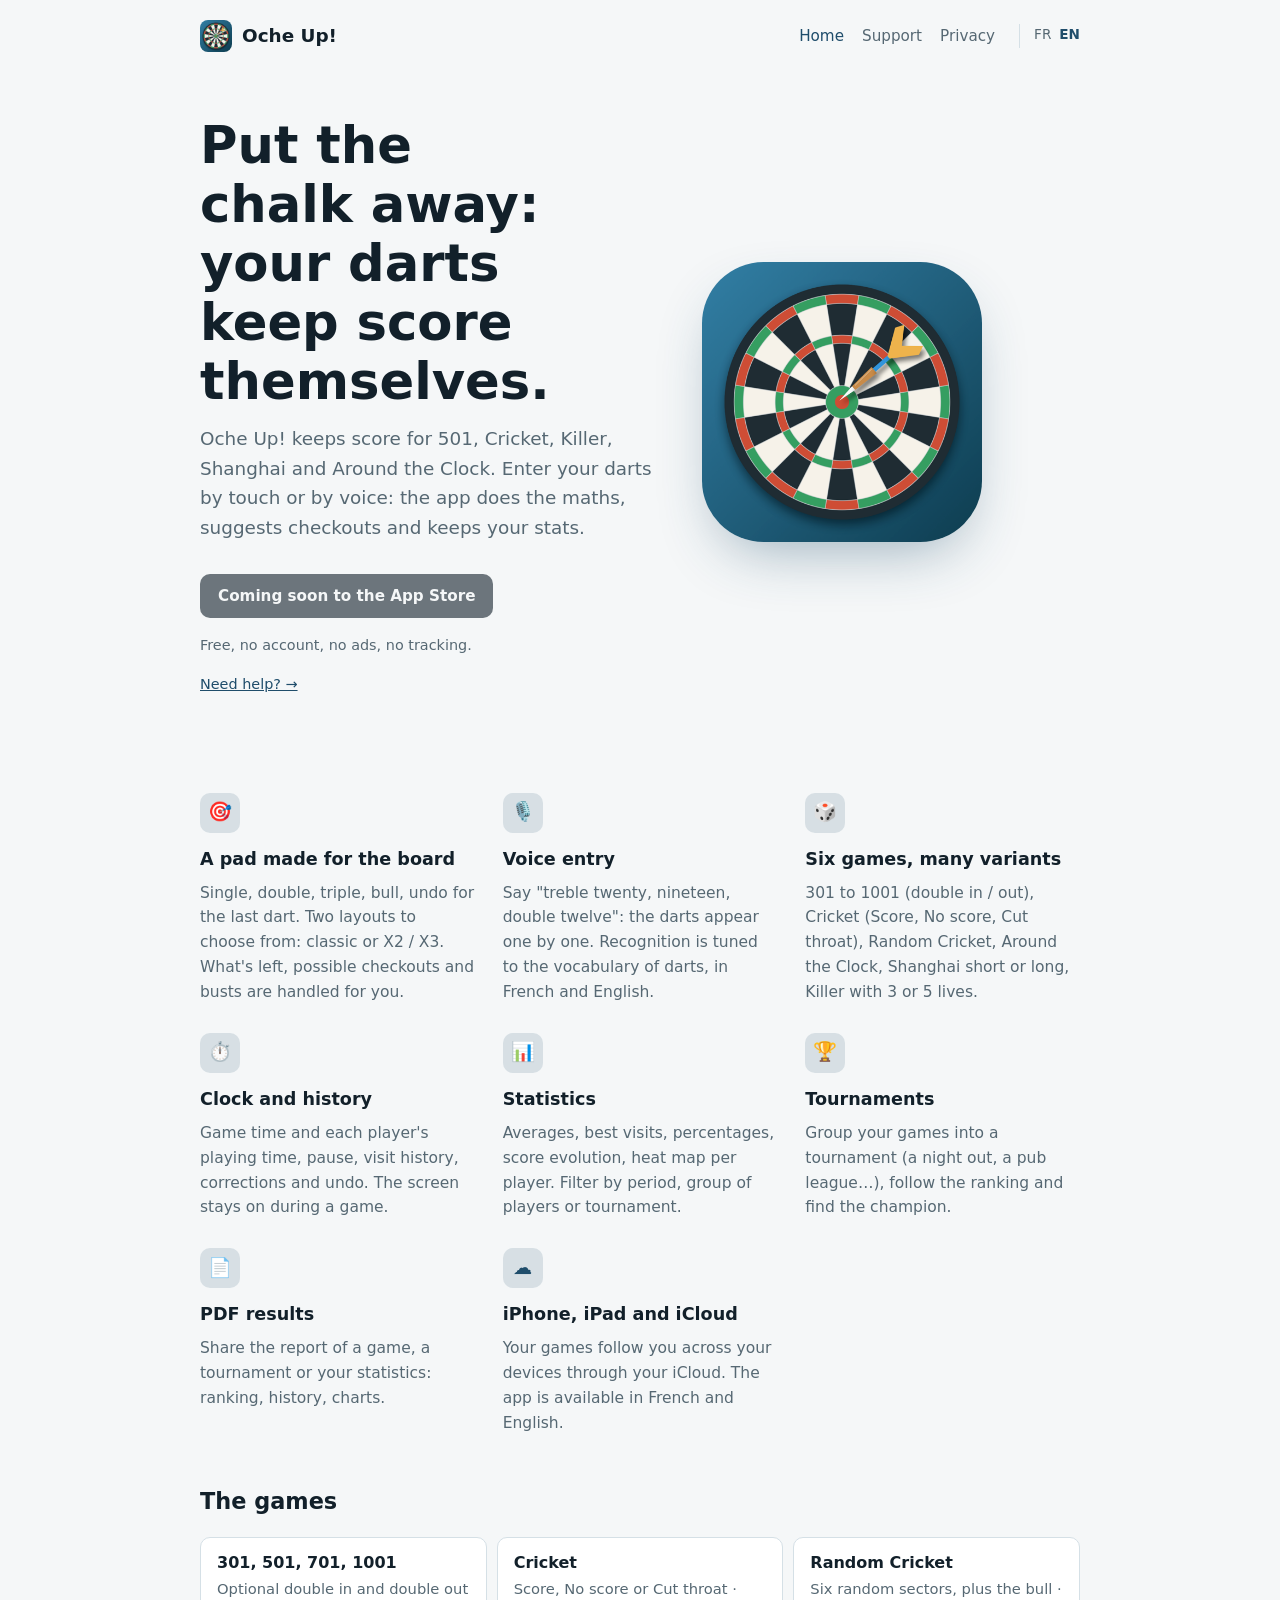
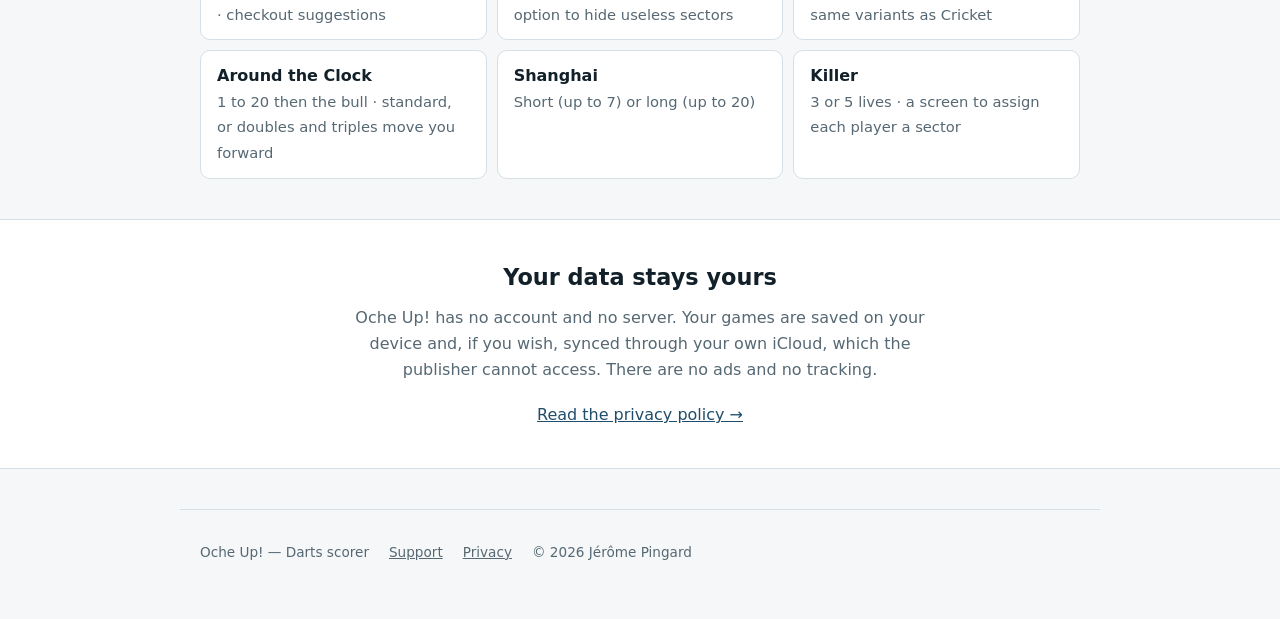
==== website/en/index.html @ ec60a23f "Initial site: home, support, privacy (FR/EN) Co-Authored-By: Claude Sonnet 5.5 <noreply@anthropic.co" ====
<!doctype html>
<html lang="en">
<head>
<meta charset="utf-8">
<meta name="viewport" content="width=device-width, initial-scale=1">
<title>Oche Up! — The darts scorer for iPhone and iPad</title>
<meta name="description" content="Oche Up! keeps score for your darts games: 301 to 1001, Cricket, Killer, Shanghai, Around the Clock. Enter throws by hand or by voice, statistics, tournaments, PDF. Free, no account, no ads.">
<link rel="alternate" hreflang="fr" href="https://ocheup.jepico.fr/index.html">
<link rel="alternate" hreflang="en" href="https://ocheup.jepico.fr/en/index.html">
<link rel="alternate" hreflang="x-default" href="https://ocheup.jepico.fr/index.html">
<link rel="icon" type="image/png" href="../assets/favicon-32.png">
<link rel="apple-touch-icon" href="../assets/icon-180.png">
<link rel="stylesheet" href="../css/style.css">
</head>
<body>
<header class="site-header">
  <a class="brand" href="index.html">
    <img src="../assets/icon-180.png" alt="">
    <span class="brand-name">Oche Up!</span>
  </a>
  <nav class="site-nav">
    <a href="index.html" aria-current="page">Home</a>
    <a href="support.html">Support</a>
    <a href="privacy.html">Privacy</a>
    <span class="lang-switch"><a href="../index.html" hreflang="fr" lang="fr" data-lang="fr">FR</a><a href="index.html" hreflang="en" lang="en" data-lang="en" aria-current="true">EN</a></span>
  </nav>
</header>

<section class="hero">
  <div>
    <h1>Put the chalk away: your darts keep score themselves.</h1>
    <p class="hero-sub">Oche Up! keeps score for 501, Cricket, Killer, Shanghai and Around the Clock. Enter your darts by touch or by voice: the app does the maths, suggests checkouts and keeps your stats.</p>
    <div class="store-badges">
      <span class="store-badge soon">Coming soon to the App Store</span>
    </div>
    <p class="free-note">Free, no account, no ads, no tracking.</p>
    <p class="free-note"><a href="support.html">Need help? →</a></p>
  </div>
  <div class="hero-art">
    <img src="../assets/icon-512.png" alt="Oche Up! app icon: a dartboard with a dart stuck near the bull">
  </div>
</section>

<section class="features">
  <div class="feature">
    <div class="icon" aria-hidden="true">🎯</div>
    <h3>A pad made for the board</h3>
    <p>Single, double, triple, bull, undo for the last dart. Two layouts to choose from: classic or X2 / X3. What's left, possible checkouts and busts are handled for you.</p>
  </div>
  <div class="feature">
    <div class="icon" aria-hidden="true">🎙️</div>
    <h3>Voice entry</h3>
    <p>Say "treble twenty, nineteen, double twelve": the darts appear one by one. Recognition is tuned to the vocabulary of darts, in French and English.</p>
  </div>
  <div class="feature">
    <div class="icon" aria-hidden="true">🎲</div>
    <h3>Six games, many variants</h3>
    <p>301 to 1001 (double in / out), Cricket (Score, No score, Cut throat), Random Cricket, Around the Clock, Shanghai short or long, Killer with 3 or 5 lives.</p>
  </div>
  <div class="feature">
    <div class="icon" aria-hidden="true">⏱️</div>
    <h3>Clock and history</h3>
    <p>Game time and each player's playing time, pause, visit history, corrections and undo. The screen stays on during a game.</p>
  </div>
  <div class="feature">
    <div class="icon" aria-hidden="true">📊</div>
    <h3>Statistics</h3>
    <p>Averages, best visits, percentages, score evolution, heat map per player. Filter by period, group of players or tournament.</p>
  </div>
  <div class="feature">
    <div class="icon" aria-hidden="true">🏆</div>
    <h3>Tournaments</h3>
    <p>Group your games into a tournament (a night out, a pub league…), follow the ranking and find the champion.</p>
  </div>
  <div class="feature">
    <div class="icon" aria-hidden="true">📄</div>
    <h3>PDF results</h3>
    <p>Share the report of a game, a tournament or your statistics: ranking, history, charts.</p>
  </div>
  <div class="feature">
    <div class="icon" aria-hidden="true">☁️</div>
    <h3>iPhone, iPad and iCloud</h3>
    <p>Your games follow you across your devices through your iCloud. The app is available in French and English.</p>
  </div>
</section>

<section class="games">
  <h2>The games</h2>
  <ul>
    <li><strong>301, 501, 701, 1001</strong><span>Optional double in and double out · checkout suggestions</span></li>
    <li><strong>Cricket</strong><span>Score, No score or Cut throat · option to hide useless sectors</span></li>
    <li><strong>Random Cricket</strong><span>Six random sectors, plus the bull · same variants as Cricket</span></li>
    <li><strong>Around the Clock</strong><span>1 to 20 then the bull · standard, or doubles and triples move you forward</span></li>
    <li><strong>Shanghai</strong><span>Short (up to 7) or long (up to 20)</span></li>
    <li><strong>Killer</strong><span>3 or 5 lives · a screen to assign each player a sector</span></li>
  </ul>
</section>

<div class="band">
  <div class="band-inner">
    <h2>Your data stays yours</h2>
    <p>Oche Up! has no account and no server. Your games are saved on your device and, if you wish, synced through your own iCloud, which the publisher cannot access. There are no ads and no tracking.</p>
    <a href="privacy.html">Read the privacy policy →</a>
  </div>
</div>

<footer class="site-footer">
  <span>Oche Up! — Darts scorer</span>
  <a href="support.html">Support</a>
  <a href="privacy.html">Privacy</a>
  <span>&copy; 2026 Jérôme Pingard</span>
</footer>

<script>
  (function () {
    var links = document.querySelectorAll('.lang-switch a');
    for (var i = 0; i < links.length; i++) {
      links[i].addEventListener('click', function () {
        try { localStorage.setItem('lang', this.getAttribute('data-lang')); } catch (e) {}
      });
    }
  })();
</script>

</body>
</html>
---- website/css/style.css ----
:root {
  --bg: #f5f7f8;
  --fg: #12202a;
  --muted: #566873;
  --accent: #1f4d6b;
  --accent-ink: #ffffff;
  --border: #d5e0e6;
  --card: #ffffff;
}
@media (prefers-color-scheme: dark) {
  :root:not([data-theme="light"]) {
    --bg: #12171a;
    --fg: #e8eff3;
    --muted: #9db2bf;
    --accent: #6bb3e0;
    --accent-ink: #12171a;
    --border: #27343c;
    --card: #182127;
    color-scheme: dark;
  }
}
:root[data-theme="dark"] {
  --bg: #12171a;
  --fg: #e8eff3;
  --muted: #9db2bf;
  --accent: #6bb3e0;
  --accent-ink: #12171a;
  --border: #27343c;
  --card: #182127;
  color-scheme: dark;
}

* { box-sizing: border-box; }
html { scroll-behavior: smooth; }
body {
  margin: 0;
  background: var(--bg);
  color: var(--fg);
  font-family: -apple-system, BlinkMacSystemFont, "Segoe UI", system-ui, sans-serif;
  font-size: 16px;
  line-height: 1.6;
}

a { color: var(--accent); }

/* ---------- shared site header / footer ---------- */
.site-header {
  display: flex;
  align-items: center;
  justify-content: space-between;
  gap: 16px;
  max-width: 920px;
  margin: 0 auto;
  padding: 20px 20px 0;
}
.brand {
  display: flex;
  align-items: center;
  gap: 10px;
  text-decoration: none;
  color: var(--fg);
}
.brand img {
  width: 32px;
  height: 32px;
  border-radius: 8px;
  display: block;
}
.brand-name {
  font-family: -apple-system, BlinkMacSystemFont, "Segoe UI", system-ui, sans-serif;
  font-weight: 600;
  font-size: 1.15rem;
}
.site-nav {
  display: flex;
  gap: 18px;
  font-size: 0.95rem;
}
.site-nav a {
  color: var(--muted);
  text-decoration: none;
}
.site-nav a:hover,
.site-nav a[aria-current="page"] {
  color: var(--accent);
}
.lang-switch {
  display: inline-flex;
  gap: 8px;
  margin-left: 6px;
  padding-left: 14px;
  border-left: 1px solid var(--border);
  font-size: 0.85rem;
}
.lang-switch a[aria-current="true"] {
  color: var(--accent);
  font-weight: 600;
}
@media (max-width: 480px) {
  .site-header { flex-wrap: wrap; row-gap: 10px; }
  .site-nav { gap: 12px; font-size: 0.88rem; }
}

.site-footer {
  max-width: 920px;
  margin: 0 auto;
  padding: 32px 20px 56px;
  display: flex;
  flex-wrap: wrap;
  gap: 8px 20px;
  color: var(--muted);
  font-size: 0.85rem;
  border-top: 1px solid var(--border);
  margin-top: 40px;
}
.site-footer a { color: var(--muted); }
.site-footer a:hover { color: var(--accent); }

/* ---------- document pages (assistance / confidentialité) ---------- */
.page {
  max-width: 680px;
  margin: 0 auto;
  padding-block: 40px 72px;
  padding-inline: 20px;
}
h1 {
  font-family: -apple-system, BlinkMacSystemFont, "Segoe UI", system-ui, sans-serif;
  font-optical-sizing: auto;
  font-weight: 600;
  font-size: clamp(2rem, 5vw, 2.6rem);
  line-height: 1.15;
  margin: 0 0 6px;
  text-wrap: balance;
}
.subtitle {
  color: var(--muted);
  font-size: 0.95rem;
  margin: 0 0 40px;
}
.intro {
  font-size: 1.1rem;
  color: var(--fg);
  margin: 0 0 48px;
  max-width: 56ch;
}
.page section {
  border-left: 2px solid var(--border);
  padding-left: 20px;
  margin-bottom: 34px;
}
h2 {
  font-family: -apple-system, BlinkMacSystemFont, "Segoe UI", system-ui, sans-serif;
  font-weight: 600;
  font-size: 1.15rem;
  margin: 0 0 10px;
  color: var(--accent);
}
p { margin: 0 0 10px; max-width: 62ch; }
p:last-child { margin-bottom: 0; }

.contact {
  margin-top: 48px;
  margin-bottom: 48px;
  padding: 20px;
  background: var(--card);
  border: 1px solid var(--border);
  border-radius: 10px;
}
.contact h2 { margin-bottom: 8px; }
.contact-row {
  display: flex;
  align-items: center;
  gap: 10px;
  flex-wrap: wrap;
  margin-top: 10px;
}
.email {
  font-variant-numeric: tabular-nums;
  font-size: 1rem;
  user-select: all;
  color: var(--fg);
}
button {
  font: inherit;
  font-size: 0.85rem;
  padding: 6px 12px;
  border-radius: 6px;
  border: 1px solid var(--border);
  background: var(--bg);
  color: var(--fg);
  cursor: pointer;
}
button:hover { border-color: var(--accent); }
button:focus-visible { outline: 2px solid var(--accent); outline-offset: 2px; }

h2.section-title {
  font-family: -apple-system, BlinkMacSystemFont, "Segoe UI", system-ui, sans-serif;
  font-weight: 600;
  font-size: 1.3rem;
  margin: 0 0 20px;
}

details {
  border-left: 2px solid var(--border);
  padding-left: 20px;
  margin-bottom: 14px;
}
details[open] { border-left-color: var(--accent); }
summary {
  font-family: -apple-system, BlinkMacSystemFont, "Segoe UI", system-ui, sans-serif;
  font-weight: 600;
  font-size: 1.05rem;
  cursor: pointer;
  padding-block: 10px;
  list-style: none;
  display: flex;
  align-items: center;
  gap: 10px;
}
summary::-webkit-details-marker { display: none; }
summary::before {
  content: "+";
  color: var(--accent);
  font-size: 1.2rem;
  line-height: 1;
  width: 1em;
  flex-shrink: 0;
}
details[open] summary::before { content: "–"; }
details p {
  margin: 0 0 16px;
  padding-left: 1.9em;
  max-width: 58ch;
  color: var(--fg);
}
details p + p { margin-top: -10px; }

.meta {
  display: flex;
  flex-wrap: wrap;
  gap: 8px 20px;
  margin-top: 56px;
  padding-top: 20px;
  border-top: 1px solid var(--border);
  color: var(--muted);
  font-size: 0.85rem;
}

/* ---------- landing page ---------- */
.hero {
  max-width: 920px;
  margin: 0 auto;
  padding: 64px 20px 32px;
  display: grid;
  grid-template-columns: 1.1fr 0.9fr;
  gap: 40px;
  align-items: center;
}
@media (max-width: 720px) {
  .hero { grid-template-columns: 1fr; padding-top: 40px; text-align: center; }
  .hero-art { order: -1; justify-self: center; }
  .store-badges { justify-content: center; }
  .hero-sub { margin-inline: auto; }
}
.hero h1 {
  font-size: clamp(2.2rem, 5.5vw, 3.2rem);
  margin-bottom: 14px;
}
.hero-sub {
  font-size: 1.15rem;
  color: var(--muted);
  max-width: 48ch;
  margin: 0 0 32px;
}
.hero-art img {
  width: 100%;
  max-width: 280px;
  border-radius: 22%;
  box-shadow: 0 24px 60px -20px rgba(31, 77, 107, 0.45);
}
.store-badges {
  display: flex;
  flex-wrap: wrap;
  gap: 14px;
  align-items: center;
}
.store-badge {
  display: inline-flex;
  align-items: center;
  gap: 10px;
  padding: 10px 18px;
  border-radius: 10px;
  background: var(--fg);
  color: var(--bg);
  text-decoration: none;
  font-size: 0.95rem;
  font-weight: 600;
}
.store-badge:hover { opacity: 0.9; }
.free-note {
  margin-top: 16px;
  color: var(--muted);
  font-size: 0.9rem;
}

.features {
  max-width: 920px;
  margin: 24px auto 0;
  padding: 40px 20px;
  display: grid;
  grid-template-columns: repeat(auto-fit, minmax(240px, 1fr));
  gap: 28px;
}
.feature h3 {
  font-family: -apple-system, BlinkMacSystemFont, "Segoe UI", system-ui, sans-serif;
  font-weight: 600;
  font-size: 1.1rem;
  margin: 0 0 8px;
  color: var(--fg);
}
.feature p {
  margin: 0;
  color: var(--muted);
  font-size: 0.97rem;
  max-width: 42ch;
}
.feature .icon {
  display: inline-flex;
  align-items: center;
  justify-content: center;
  width: 40px;
  height: 40px;
  border-radius: 10px;
  background: color-mix(in srgb, var(--accent) 14%, transparent);
  color: var(--accent);
  font-size: 1.2rem;
  margin-bottom: 12px;
}

.band {
  background: var(--card);
  border-top: 1px solid var(--border);
  border-bottom: 1px solid var(--border);
  margin-top: 40px;
}
.band-inner {
  max-width: 920px;
  margin: 0 auto;
  padding: 40px 20px;
  text-align: center;
}
.band h2 {
  color: var(--fg);
  font-size: 1.4rem;
  margin: 0 0 10px;
}
.band p {
  color: var(--muted);
  max-width: 56ch;
  margin: 0 auto 20px;
}

.store-badge.soon { opacity: 0.6; cursor: default; }
.store-badge.soon:hover { opacity: 0.6; }

/* tableau des jeux */
.games {
  max-width: 920px;
  margin: 8px auto 0;
  padding: 0 20px;
}
.games h2 { color: var(--fg); font-size: 1.4rem; margin: 0 0 18px; }
.games ul { list-style: none; margin: 0; padding: 0; display: grid; gap: 10px; grid-template-columns: repeat(auto-fit, minmax(270px, 1fr)); }
.games li {
  background: var(--card);
  border: 1px solid var(--border);
  border-radius: 10px;
  padding: 12px 16px;
}
.games li strong { display: block; }
.games li span { color: var(--muted); font-size: 0.92rem; }
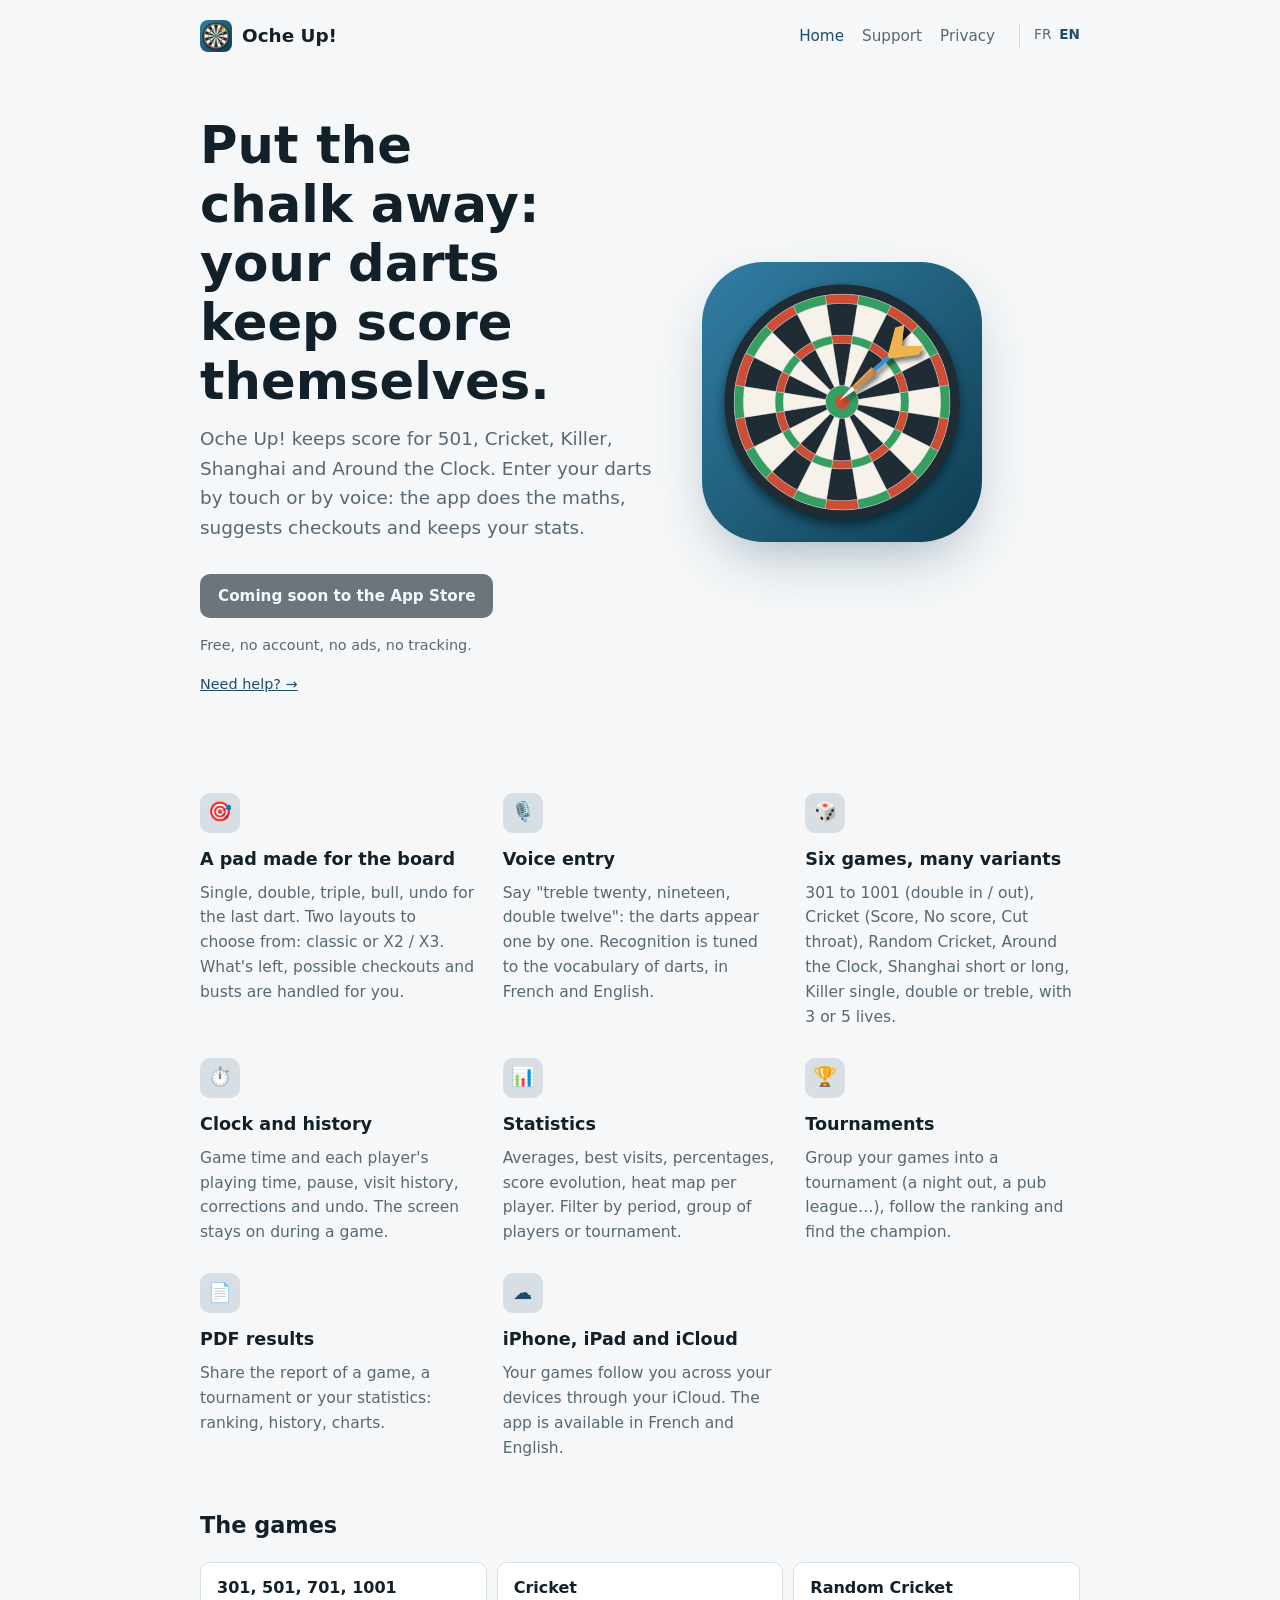
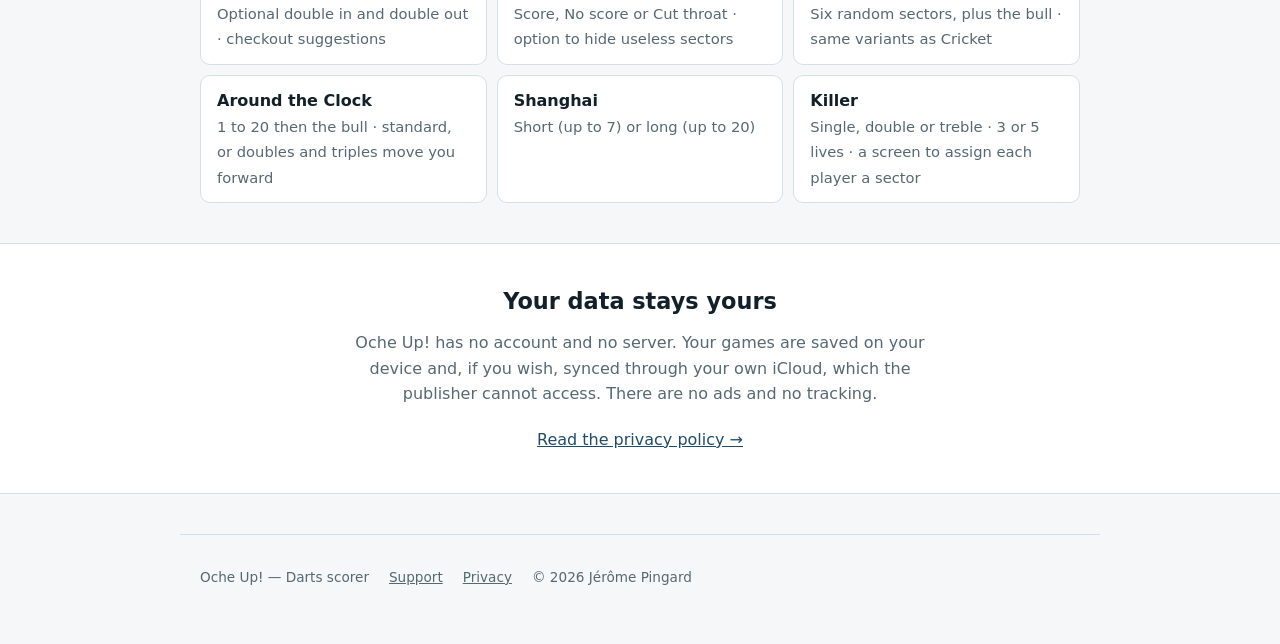
==== commit 632f0835: "Killer: single, double or treble modes Co-Authored-By: Claude Sonnet 5.5 <noreply@anthropic.com>" ====
--- a/website/en/index.html
+++ b/website/en/index.html
@@ -55,7 +55,7 @@
   <div class="feature">
     <div class="icon" aria-hidden="true">🎲</div>
     <h3>Six games, many variants</h3>
-    <p>301 to 1001 (double in / out), Cricket (Score, No score, Cut throat), Random Cricket, Around the Clock, Shanghai short or long, Killer with 3 or 5 lives.</p>
+    <p>301 to 1001 (double in / out), Cricket (Score, No score, Cut throat), Random Cricket, Around the Clock, Shanghai short or long, Killer single, double or treble, with 3 or 5 lives.</p>
   </div>
   <div class="feature">
     <div class="icon" aria-hidden="true">⏱️</div>
@@ -92,7 +92,7 @@
     <li><strong>Random Cricket</strong><span>Six random sectors, plus the bull · same variants as Cricket</span></li>
     <li><strong>Around the Clock</strong><span>1 to 20 then the bull · standard, or doubles and triples move you forward</span></li>
     <li><strong>Shanghai</strong><span>Short (up to 7) or long (up to 20)</span></li>
-    <li><strong>Killer</strong><span>3 or 5 lives · a screen to assign each player a sector</span></li>
+    <li><strong>Killer</strong><span>Single, double or treble · 3 or 5 lives · a screen to assign each player a sector</span></li>
   </ul>
 </section>
 
